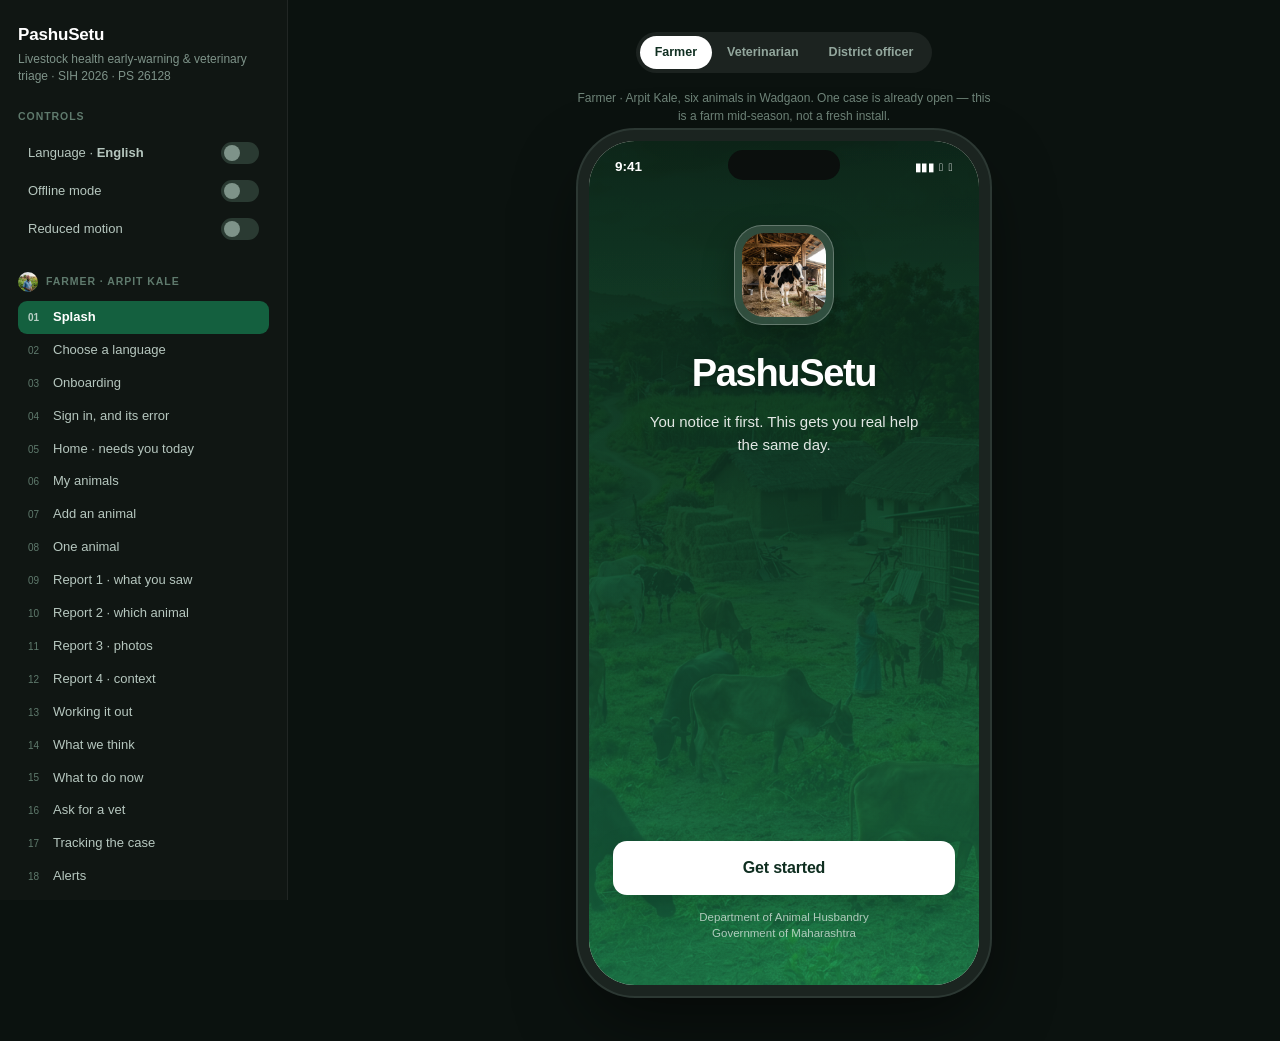
==== prototype/index.html @ 58abcb55 "Fix Vercel 500 crash, broken image paths, enable PWA, add animal feature and full i18n support" ====
<!doctype html>
<html lang="en">
<head>
<meta charset="utf-8">
<meta name="viewport" content="width=device-width,initial-scale=1,maximum-scale=1,user-scalable=no">
<meta name="theme-color" content="#12452E">
<meta name="mobile-web-app-capable" content="yes">
<meta name="apple-mobile-web-app-capable" content="yes">
<meta name="apple-mobile-web-app-status-bar-style" content="black-translucent">
<meta name="apple-mobile-web-app-title" content="PashuSetu">
<title>PashuSetu — Interactive Prototype</title>
<link rel="manifest" href="/manifest.webmanifest">
<link rel="icon" type="image/png" sizes="192x192" href="/icons/icon-192.png">
<link rel="apple-touch-icon" href="/icons/icon-192.png">
<link rel="stylesheet" href="styles.css?v=1787933871">
</head>
<body>
<div class="stage">

  <aside class="panel">
    <h1>PashuSetu</h1>
    <div class="sub">Livestock health early-warning &amp; veterinary triage · SIH 2026 · PS 26128</div>

    <div class="grp">
      <div class="grp-t">Controls</div>
      <button class="tog" id="tog-lang"><span>Language · <b id="langv">English</b></span><span class="sw"></span></button>
      <button class="tog" id="tog-off"><span>Offline mode</span><span class="sw"></span></button>
      <button class="tog" id="tog-rm"><span>Reduced motion</span><span class="sw"></span></button>
    </div>

    <div class="grp" id="nav-farmer">
      <div class="grp-t" style="display:flex;align-items:center;gap:8px"><img src="/images/farmer.png" style="width:20px;height:20px;border-radius:50%;object-fit:cover"> Farmer · Arpit Kale</div>
    </div>
    <div class="grp" id="nav-vet">
      <div class="grp-t" style="display:flex;align-items:center;gap:8px"><img src="/images/vet.png" style="width:20px;height:20px;border-radius:50%;object-fit:cover"> Veterinarian · Dr. Deshmukh</div>
    </div>
    <div class="grp" id="nav-officer">
      <div class="grp-t" style="display:flex;align-items:center;gap:8px"><img src="/images/officer.png" style="width:20px;height:20px;border-radius:50%;object-fit:cover"> District officer · Dr. Kulkarni</div>
    </div>
    <div class="grp" id="nav-states">
      <div class="grp-t">States &amp; edge cases</div>
    </div>
  </aside>

  <main class="devwrap">
    <div class="devhead">
      <div class="role">
        <button data-role="farmer" class="on">Farmer</button>
        <button data-role="vet">Veterinarian</button>
        <button data-role="officer">District officer</button>
      </div>
    </div>
    <div class="devnote" id="devnote">Tap through the app. Use the left panel to jump to any screen or toggle offline, language and reduced motion.</div>

    <div class="device" style="margin-top:16px">
      <div class="notch"></div>
      <div class="statusbar" id="sb">
        <span class="tabnum">9:41</span>
        <span class="sb-r"><span id="sb-net">▮▮▮</span><span>􀙇</span><span>􀛨</span></span>
      </div>
      <div class="viewport" id="vp"></div>
      <div class="scrim" id="scrim"></div>
      <div class="sheet" id="sheet"></div>
      <div class="pill" id="pill"></div>
      <div class="toast" id="toast"></div>
      <div class="interrupt" id="interrupt"></div>
    </div>
  </main>
</div>

<script src="data.js?v=1787933871"></script>
<script src="app.js?v=1787933871"></script>
<script>
if ('serviceWorker' in navigator) {
  window.addEventListener('load', function() {
    navigator.serviceWorker.register('/sw.js').then(function(reg) {
      console.log('PWA ServiceWorker registered:', reg.scope);
    }).catch(function(err) {
      console.log('PWA ServiceWorker registration failed:', err);
    });
  });
}
</script>
</body>
</html>
---- prototype/styles.css ----
/* ============================================================
   PashuSetu — Design System
   See ../docs/07-design-system.md
   ============================================================ */

:root{
  /* risk scale — desaturated one notch so it reads as information, not decoration */
  --risk-critical:#BE2C22; --risk-critical-bg:#FBEAE7; --risk-critical-ink:#8E1C15;
  --risk-high:#D2620F;     --risk-high-bg:#FAEDE1;     --risk-high-ink:#8A3F06;
  --risk-moderate:#DFA100; --risk-moderate-bg:#FAF1DA; --risk-moderate-ink:#7A5800;
  --risk-low:#2C7A45;      --risk-low-bg:#E7F2E9;      --risk-low-ink:#1F5B32;
  --risk-unknown:#8A867B;  --risk-unknown-bg:#F0EEE7;  --risk-unknown-ink:#5C594F;
  /* brand — one accent, used sparingly */
  --brand-900:#0F2E20; --brand-800:#12452E; --brand-700:#14603F; --brand-600:#1B7A4E;
  --brand-300:#8FC2A9; --brand-100:#E1EFE7; --brand-50:#F1F7F3;
  --accent-600:#B26B23; --accent-100:#F7EBDA;
  /* neutrals — warm paper, so white cards actually separate from the canvas */
  --ink-900:#191B17; --ink-800:#2A2D27; --ink-700:#3F423B; --ink-600:#66635A;
  --ink-400:#95917F; --line:#E5E0D5; --line-soft:#EFEBE2;
  --surface:#FFFFFF; --surface-2:#FAF8F3; --canvas:#F4F1E9;
  /* radius */
  --r-sm:12px; --r-md:16px; --r-lg:24px; --r-full:999px;
  /* elevation — three levels, used only for things genuinely above the page */
  --e1:0 1px 2px rgba(25,27,23,.04);
  --e2:0 6px 20px rgba(25,27,23,.09);
  --e3:0 16px 40px rgba(25,27,23,.18);
  /* motion */
  --m-instant:120ms; --m-quick:200ms; --m-flow:320ms;
  --ease:cubic-bezier(.2,0,0,1); --ease-flow:cubic-bezier(.32,.72,0,1);
}

*,*::before,*::after{box-sizing:border-box;margin:0;padding:0}
html{-webkit-text-size-adjust:100%}
body{
  font-family:-apple-system,BlinkMacSystemFont,"Segoe UI",Roboto,"Noto Sans Devanagari",sans-serif;
  background:#0B120F; color:var(--ink-900);
  font-size:16px; line-height:1.5; -webkit-font-smoothing:antialiased;
  -moz-osx-font-smoothing:grayscale; min-height:100vh;
}
/* type scale */
.t-display{font-size:52px;line-height:.98;font-weight:700;letter-spacing:-.04em}
.t-h1{font-size:30px;line-height:1.14;font-weight:700;letter-spacing:-.03em}
.t-h2{font-size:20px;line-height:1.3;font-weight:680;letter-spacing:-.018em}
.t-h3{font-size:16.5px;line-height:1.32;font-weight:650;letter-spacing:-.012em}
.over{font-size:11px;font-weight:700;letter-spacing:.10em;text-transform:uppercase;color:var(--ink-400)}
button{font:inherit;color:inherit;background:none;border:none;cursor:pointer;-webkit-tap-highlight-color:transparent}
input{font:inherit;color:inherit}
.tabnum{font-variant-numeric:tabular-nums}

/* ============================ STAGE ============================ */
.stage{display:flex;min-height:100vh;align-items:flex-start;gap:0}

/* -------- director panel -------- */
.panel{
  width:288px;flex:none;height:100vh;overflow-y:auto;position:sticky;top:0;
  background:#101613;border-right:1px solid rgba(255,255,255,.07);padding:22px 18px 40px;
}
.panel h1{font-size:17px;font-weight:700;color:#fff;letter-spacing:-.01em}
.panel .sub{font-size:12px;color:#7E9389;margin-top:3px;line-height:1.45}
.panel .grp{margin-top:24px}
.panel .grp-t{font-size:10.5px;font-weight:700;letter-spacing:.09em;text-transform:uppercase;color:#5F7A6D;margin-bottom:9px}
.jump{
  display:flex;align-items:center;gap:9px;width:100%;text-align:left;padding:8px 10px;border-radius:9px;
  font-size:13px;color:#B6C7BF;transition:background var(--m-instant),color var(--m-instant);line-height:1.3;
}
.jump:hover{background:rgba(255,255,255,.06);color:#fff}
.jump.on{background:var(--brand-700);color:#fff;font-weight:600}
.jump .n{font-size:10px;color:#5F7A6D;width:16px;flex:none;font-variant-numeric:tabular-nums}
.jump.on .n{color:rgba(255,255,255,.7)}

.tog{display:flex;align-items:center;justify-content:space-between;gap:8px;padding:8px 10px;border-radius:9px;width:100%;font-size:13px;color:#B6C7BF}
.tog:hover{background:rgba(255,255,255,.06)}
.sw{width:38px;height:22px;border-radius:99px;background:#2A3A32;position:relative;flex:none;transition:background var(--m-quick)}
.sw::after{content:"";position:absolute;top:3px;left:3px;width:16px;height:16px;border-radius:50%;background:#7E9389;transition:transform var(--m-quick) var(--ease),background var(--m-quick)}
.tog.on .sw{background:var(--brand-700)}
.tog.on .sw::after{transform:translateX(16px);background:#fff}

/* -------- device -------- */
.devwrap{flex:1;display:flex;flex-direction:column;align-items:center;padding:32px 24px 56px;min-height:100vh}
.devhead{display:flex;align-items:center;gap:10px;margin-bottom:16px;flex-wrap:wrap;justify-content:center}
.role{display:flex;background:rgba(255,255,255,.07);border-radius:var(--r-full);padding:4px}
.role button{padding:7px 15px;border-radius:var(--r-full);font-size:12.5px;font-weight:600;color:#93A79D;transition:all var(--m-quick) var(--ease)}
.role button.on{background:#fff;color:var(--brand-900)}
.devnote{font-size:12px;color:#6F8479;max-width:420px;text-align:center;line-height:1.5}

.device{
  width:390px;height:844px;background:var(--canvas);border-radius:46px;position:relative;overflow:hidden;
  box-shadow:0 0 0 11px #1B2420,0 0 0 13px #2C3833,0 30px 70px rgba(0,0,0,.55);
  flex:none;
}
.notch{position:absolute;top:9px;left:50%;transform:translateX(-50%);width:112px;height:30px;background:#0B0F0D;border-radius:99px;z-index:90}
.statusbar{position:absolute;top:0;left:0;right:0;height:52px;display:flex;align-items:center;justify-content:space-between;padding:0 26px;font-size:13.5px;font-weight:600;z-index:80;pointer-events:none;color:var(--ink-900)}
.statusbar.light{color:#fff}
.sb-r{display:flex;gap:5px;align-items:center;font-size:11px}

.viewport{position:absolute;inset:0;overflow:hidden}
.screen{
  position:absolute;inset:0;display:flex;flex-direction:column;background:var(--canvas);
  opacity:0;pointer-events:none;
}
.screen.active{opacity:1;pointer-events:auto;z-index:10}
.screen.in-f{animation:inF var(--m-flow) var(--ease-flow) both}
.screen.in-b{animation:inB var(--m-flow) var(--ease-flow) both}
@keyframes inF{from{opacity:0;transform:translateX(22px)}to{opacity:1;transform:none}}
@keyframes inB{from{opacity:0;transform:translateX(-22px)}to{opacity:1;transform:none}}

.body{flex:1;overflow-y:auto;overflow-x:hidden;padding-top:52px;-webkit-overflow-scrolling:touch;scrollbar-width:none}
.body::-webkit-scrollbar{display:none}
.body.nopad{padding-top:0}
.body.hasnav{padding-bottom:92px}
.pad{padding:0 18px}

/* ============================ CHROME ============================ */
.appbar{
  position:sticky;top:0;z-index:40;background:var(--canvas);padding:4px 18px 12px;
  display:flex;align-items:center;gap:12px;
}
.appbar::before{
  content:"";position:absolute;bottom:100%;left:-20px;right:-20px;height:70px;background:var(--canvas);pointer-events:none;
}
.appbar.solid{background:var(--surface);border-bottom:1px solid var(--line-soft)}
.appbar.solid::before{background:var(--surface)}
.appbar h2{font-size:21px;font-weight:700;letter-spacing:-.025em;flex:1}
.iconbtn{width:40px;height:40px;border-radius:var(--r-full);display:grid;place-items:center;flex:none;transition:background var(--m-instant)}
.iconbtn:hover{background:rgba(0,0,0,.05)}
.iconbtn:active{transform:scale(.92)}

.nav{
  position:absolute;bottom:0;left:0;right:0;height:88px;background:rgba(255,255,255,.92);
  backdrop-filter:blur(20px);border-top:1px solid var(--line-soft);
  display:flex;align-items:flex-start;padding:8px 6px 0;z-index:50;
}
.nav button{flex:1;display:flex;flex-direction:column;align-items:center;gap:3px;padding:6px 2px;color:var(--ink-400);transition:color var(--m-instant)}
.nav button .lbl{font-size:10.5px;font-weight:650;letter-spacing:-.005em}
.nav button.on{color:var(--brand-700)}
.nav button:active{transform:scale(.94)}
.nav .fab{flex:none;width:60px}
.fabbtn{
  width:56px;height:56px;border-radius:var(--r-full);background:var(--brand-700);color:#fff;
  display:grid;place-items:center;box-shadow:0 6px 18px rgba(20,96,63,.32);margin-top:-14px;
  transition:transform var(--m-quick) var(--ease-flow);
}
.fabbtn:active{transform:scale(.9)}
.navdot{position:absolute;top:4px;right:calc(50% - 18px);width:8px;height:8px;border-radius:50%;background:var(--risk-critical);border:2px solid #fff}

/* ============================ PRIMITIVES ============================ */
.card{background:var(--surface);border:1px solid var(--line);border-radius:var(--r-md);padding:16px}
.card.flat{border:1px solid var(--line)}
.card.raised{border-color:transparent;box-shadow:var(--e2)}
/* grouped inset section — the pattern Zocdoc / Places / Gentler Streak use.
   One container, hairline dividers, no per-row shadows. */
.group{background:var(--surface);border:1px solid var(--line);border-radius:var(--r-md);overflow:hidden}
.group>*+*{border-top:1px solid var(--line-soft)}
.grow-row{padding:14px 16px;display:flex;gap:12px;align-items:center;width:100%;text-align:left}
.sec-t{font-size:11px;font-weight:700;color:var(--ink-400);letter-spacing:.10em;text-transform:uppercase;
  margin:28px 0 11px;display:flex;align-items:flex-end;justify-content:space-between;gap:10px}
.sec-t .tiny,.sec-t .more{text-transform:none;letter-spacing:0;font-size:12px}
.sec-t .more{color:var(--brand-700);font-weight:650}

.btn{
  display:flex;align-items:center;justify-content:center;gap:8px;width:100%;height:54px;
  border-radius:14px;font-size:16px;font-weight:650;letter-spacing:-.012em;
  transition:transform var(--m-instant) var(--ease),opacity var(--m-instant),background var(--m-instant);
}
.btn:active{transform:scale(.978)}
.btn:disabled{opacity:.38;pointer-events:none}
.btn-p{background:var(--brand-700);color:#fff}
.btn-danger{background:var(--risk-critical);color:#fff}
.btn-s{background:var(--surface);color:var(--ink-900);border:1px solid var(--line)}
.btn-g{background:#EAE6DC;color:var(--ink-700)}
.btn-sm{height:42px;font-size:14px;border-radius:11px;width:auto;padding:0 16px}

.badge{
  display:inline-flex;align-items:center;gap:5px;padding:4px 9px;border-radius:var(--r-full);
  font-size:11.5px;font-weight:700;letter-spacing:.01em;line-height:1.3;white-space:nowrap;
}
.badge .gl{font-size:9px;line-height:1}
.b-critical{background:var(--risk-critical-bg);color:var(--risk-critical-ink)}
.b-high{background:var(--risk-high-bg);color:var(--risk-high-ink)}
.b-moderate{background:var(--risk-moderate-bg);color:var(--risk-moderate-ink)}
.b-low{background:var(--risk-low-bg);color:var(--risk-low-ink)}
.b-unknown{background:var(--risk-unknown-bg);color:var(--risk-unknown-ink)}
.b-info{background:#E9EFF9;color:#1B4E93}
.b-accent{background:var(--accent-100);color:#875014}

.chips{display:flex;gap:8px;overflow-x:auto;padding:2px 18px 2px;margin:0;scrollbar-width:none}
.chips::-webkit-scrollbar{display:none}
.chip{
  padding:8px 14px;border-radius:var(--r-full);background:var(--surface);border:1px solid var(--line);
  font-size:13.5px;font-weight:600;color:var(--ink-600);white-space:nowrap;flex:none;
  transition:all var(--m-instant) var(--ease);
}
.chip.on{background:var(--ink-900);border-color:var(--ink-900);color:#fff}
.chip:active{transform:scale(.95)}

.row{display:flex;align-items:center;gap:12px}
.grow{flex:1;min-width:0}
.trunc{overflow:hidden;text-overflow:ellipsis;white-space:nowrap}
.muted{color:var(--ink-600);font-size:13.5px}
.tiny{color:var(--ink-400);font-size:12px}
.divider{height:1px;background:var(--line-soft);margin:12px 0}

.avatar{width:52px;height:52px;border-radius:14px;object-fit:cover;flex:none;background:var(--surface-2)}
.avatar.sm{width:40px;height:40px;border-radius:11px}
.avatar.lg{width:64px;height:64px;border-radius:18px}
.ph{display:grid;place-items:center;font-size:22px;background:var(--brand-100)}

/* ============================ HOME ============================ */
.greet{padding:6px 18px 4px}
.greet .hi{font-size:13.5px;color:var(--ink-600)}
.greet .nm{font-size:30px;font-weight:700;letter-spacing:-.032em;margin-top:2px;line-height:1.1}
.greet .loc{font-size:12.5px;color:var(--ink-400);margin-top:3px;display:flex;align-items:center;gap:4px}

.attn{
  background:var(--surface);border:1px solid var(--line);border-radius:var(--r-md);overflow:hidden;
  border-left:3px solid var(--risk-critical);
}
.attn+.attn{margin-top:10px}
.attn.high{border-left-color:var(--risk-high)}
.attn.moderate{border-left-color:var(--risk-moderate)}
.attn.due{border-left-color:var(--accent-600)}
.attn-in{padding:14px;display:flex;gap:12px;align-items:flex-start}
.attn-t{font-size:16.5px;font-weight:680;letter-spacing:-.018em;line-height:1.28}
.attn-d{font-size:13px;color:var(--ink-600);margin-top:4px;line-height:1.45}
.attn-a{display:flex;gap:8px;padding:0 14px 14px}

.allclear{
  background:var(--surface);border:1px solid var(--line);
  border-radius:var(--r-md);padding:22px 18px;text-align:center;
}
.allclear .ic{font-size:30px}
.allclear .t{font-size:16.5px;font-weight:650;margin-top:8px}
.allclear .d{font-size:13.5px;color:var(--ink-600);margin-top:4px;line-height:1.5}

.qa{display:grid;grid-template-columns:repeat(4,1fr);gap:8px}
.qa button{
  background:var(--surface);border:1px solid var(--line);border-radius:14px;padding:14px 4px 11px;
  display:flex;flex-direction:column;align-items:center;gap:8px;transition:all var(--m-instant) var(--ease);
}
.qa button:active{transform:scale(.95);background:var(--surface-2)}
.qa .ic{font-size:21px;line-height:1}
.qa .lb{font-size:11px;font-weight:650;color:var(--ink-700);text-align:center;line-height:1.2;letter-spacing:-.01em}

.trend{display:flex;align-items:center;gap:14px}
.trend .big{font-size:38px;font-weight:700;letter-spacing:-.038em;line-height:1}
.delta{display:inline-flex;align-items:center;gap:2px;font-size:13.5px;font-weight:700;letter-spacing:-.01em}
.delta.up{color:var(--risk-low)}
.delta.down{color:var(--risk-high)}

.nearby{background:var(--accent-100);border:1px solid #EEDCC3;border-radius:var(--r-md);padding:14px}

/* ============================ HERD ============================ */
.search{
  display:flex;align-items:center;gap:9px;background:var(--surface);border:1px solid var(--line);
  border-radius:14px;padding:0 14px;height:48px;
}
.search input{border:none;outline:none;flex:1;background:none;font-size:15px}
.search input::placeholder{color:var(--ink-400)}

.alist{display:flex;flex-direction:column;gap:8px}
.aitem{background:var(--surface);border:1px solid var(--line);border-radius:var(--r-md);padding:11px;display:flex;gap:11px;align-items:center;transition:all var(--m-instant) var(--ease);text-align:left;width:100%}
.aitem:active{transform:scale(.985)}
.aitem .nm{font-size:16px;font-weight:660;letter-spacing:-.016em}
.aitem .meta{font-size:12.5px;color:var(--ink-600);margin-top:2px}
.aitem .tag{font-size:10.5px;color:var(--ink-400);margin-top:3px;font-variant-numeric:tabular-nums}

/* ============================ ANIMAL ============================ */
.hero-img{width:100%;height:210px;object-fit:cover;background:var(--brand-100)}
.hero-ov{position:absolute;top:0;left:0;right:0;height:210px;background:linear-gradient(180deg,rgba(0,0,0,.42) 0%,rgba(0,0,0,0) 42%)}
.tabs{display:flex;gap:0;border-bottom:1px solid var(--line);background:var(--surface);position:sticky;top:0;z-index:20}
.tabs button{flex:1;padding:13px 4px 11px;font-size:14px;font-weight:650;color:var(--ink-400);position:relative;transition:color var(--m-quick)}
.tabs button.on{color:var(--brand-700)}
.tabs .ink{position:absolute;bottom:-1px;height:2.5px;background:var(--brand-700);border-radius:2px;transition:all var(--m-flow) var(--ease-flow)}

.tl{position:relative;padding-left:26px}
.tl::before{content:"";position:absolute;left:7px;top:8px;bottom:10px;width:2px;background:var(--line)}
.tl-i{position:relative;padding-bottom:20px}
.tl-i::before{content:"";position:absolute;left:-23px;top:5px;width:12px;height:12px;border-radius:50%;background:var(--surface);border:2.5px solid var(--brand-300)}
.tl-i.crit::before{border-color:var(--risk-critical);background:var(--risk-critical)}
.tl-i .d{font-size:11.5px;color:var(--ink-400);font-weight:600}
.tl-i .t{font-size:14.5px;font-weight:650;margin-top:2px}
.tl-i .s{font-size:13px;color:var(--ink-600);margin-top:3px;line-height:1.45}

/* ============================ REPORT FLOW ============================ */
.prog{height:3px;background:var(--line-soft);border-radius:2px;overflow:hidden;margin:0 18px}
.prog i{display:block;height:100%;background:var(--brand-700);border-radius:2px;transition:width var(--m-flow) var(--ease-flow)}
.stepn{font-size:11px;font-weight:700;color:var(--ink-400);letter-spacing:.10em}
.q{font-size:27px;font-weight:700;letter-spacing:-.032em;line-height:1.18;margin-top:16px}
.qsub{font-size:14px;color:var(--ink-600);margin-top:7px;line-height:1.5}

.tiles{display:grid;grid-template-columns:repeat(3,1fr);gap:9px;margin-top:18px}
.tile{
  background:var(--surface);border:1px solid var(--line);border-radius:14px;
  padding:13px 6px 11px;display:flex;flex-direction:column;align-items:center;gap:7px;min-height:96px;
  justify-content:center;transition:all var(--m-instant) var(--ease);position:relative;
}
.tile .ic{font-size:24px;line-height:1}
.tile .lb{font-size:12px;font-weight:650;text-align:center;line-height:1.25;color:var(--ink-700)}
.tile.on{border-color:var(--brand-700);border-width:1.5px;background:var(--brand-50);box-shadow:0 0 0 3px rgba(20,96,63,.08)}
.tile.on .lb{color:var(--brand-700)}
.tile:active{transform:scale(.955)}
.tile .tick{position:absolute;top:6px;right:6px;width:17px;height:17px;border-radius:50%;background:var(--brand-700);color:#fff;display:grid;place-items:center;font-size:10px;animation:pop var(--m-quick) var(--ease-flow)}
@keyframes pop{from{transform:scale(0)}to{transform:scale(1)}}

.voice{
  display:flex;align-items:center;gap:12px;background:var(--surface);border:1px solid var(--line);
  border-radius:14px;padding:12px 14px;width:100%;margin-top:14px;transition:all var(--m-quick) var(--ease);
}
.voice:active{transform:scale(.985);background:var(--surface-2)}
.voice .mic{width:40px;height:40px;border-radius:12px;background:var(--brand-100);color:var(--brand-700);display:grid;place-items:center;font-size:17px;flex:none}
.voice .t{font-size:15px;font-weight:660;text-align:left;letter-spacing:-.012em}
.voice .s{font-size:12px;color:var(--ink-600);text-align:left;margin-top:1px}
.voice.rec{border-color:var(--risk-critical);background:var(--risk-critical-bg)}
.voice.rec .mic{background:var(--risk-critical);color:#fff;animation:mic 1.1s ease-in-out infinite}
@keyframes mic{0%,100%{box-shadow:0 0 0 0 rgba(198,40,40,.4)}50%{box-shadow:0 0 0 10px rgba(198,40,40,0)}}
.wave{display:flex;align-items:center;gap:2.5px;height:22px}
.wave i{width:2.5px;background:var(--risk-critical);border-radius:2px;animation:wv .85s ease-in-out infinite}
@keyframes wv{0%,100%{height:5px}50%{height:20px}}

.pick{display:flex;flex-direction:column;gap:8px;margin-top:16px}
.pk{
  display:flex;align-items:center;gap:11px;background:var(--surface);border:1px solid var(--line);
  border-radius:var(--r-sm);padding:10px;transition:all var(--m-instant) var(--ease);text-align:left;
}
.pk.on{border-color:var(--brand-600);background:var(--brand-50)}
.pk .box{width:22px;height:22px;border-radius:7px;border:2px solid var(--line);flex:none;display:grid;place-items:center;font-size:11px;color:#fff;transition:all var(--m-instant)}
.pk.on .box{background:var(--brand-700);border-color:var(--brand-700)}

.stepper{display:flex;align-items:center;justify-content:space-between;background:var(--surface);border:1px solid var(--line);border-radius:14px;padding:10px 12px;margin-top:9px}
.stepper.warn{border-color:var(--risk-critical);background:#FFF6F6}
.stepper .lb{font-size:14.5px;font-weight:600}
.stbtn{width:38px;height:38px;border-radius:11px;background:#EFEBE1;display:grid;place-items:center;font-size:19px;font-weight:600;color:var(--ink-700)}
.stbtn:active{transform:scale(.9)}
.stbtn:disabled{opacity:.35}
.stval{width:44px;text-align:center;font-size:20px;font-weight:700;font-variant-numeric:tabular-nums}

.segs{display:flex;gap:7px;flex-wrap:wrap;margin-top:9px}
.seg{padding:9px 15px;border-radius:var(--r-full);border:1px solid var(--line);background:var(--surface);font-size:13.5px;font-weight:600;color:var(--ink-600);transition:all var(--m-instant)}
.seg.on{background:var(--brand-700);border-color:var(--brand-700);color:#fff}
.seg:active{transform:scale(.95)}

.photos{display:grid;grid-template-columns:1fr 1fr;gap:9px;margin-top:16px}
.pslot{
  aspect-ratio:4/3;border-radius:14px;border:1.5px dashed var(--line);background:var(--surface);
  display:flex;flex-direction:column;align-items:center;justify-content:center;gap:6px;color:var(--ink-400);
  font-size:12.5px;font-weight:600;overflow:hidden;position:relative;transition:all var(--m-quick)
}
.pslot.filled{border-style:solid;border-color:var(--brand-300)}
.pslot img{width:100%;height:100%;object-fit:cover}
.pslot .rm{position:absolute;top:6px;right:6px;width:24px;height:24px;border-radius:50%;background:rgba(0,0,0,.6);color:#fff;display:grid;place-items:center;font-size:12px}
.pslot .up{position:absolute;inset:auto 0 0 0;height:3px;background:rgba(255,255,255,.5)}
.pslot .up i{display:block;height:100%;background:var(--brand-600);animation:upl 1.4s var(--ease-flow) forwards}
@keyframes upl{from{width:0}to{width:100%}}
.guide{background:var(--surface-2);border:1px solid var(--line-soft);border-radius:var(--r-sm);padding:12px 14px;margin-top:12px;font-size:13.5px;color:var(--ink-700);line-height:1.55}

.footer{padding:12px 18px calc(12px + env(safe-area-inset-bottom));background:var(--canvas);border-top:1px solid var(--line-soft)}
.footer.solid{background:var(--surface)}

/* ============================ ASSESSING ============================ */
.assessing{flex:1;display:flex;flex-direction:column;align-items:center;justify-content:center;padding:0 34px;text-align:center}
.orb{width:78px;height:78px;border-radius:50%;background:conic-gradient(from 0deg,var(--brand-600),var(--brand-300),var(--brand-100),var(--brand-600));animation:spin 1.5s linear infinite;display:grid;place-items:center;position:relative}
.orb::after{content:"";position:absolute;inset:7px;border-radius:50%;background:var(--canvas)}
.orb .gl{position:relative;z-index:2;font-size:26px}
@keyframes spin{to{transform:rotate(360deg)}}
.reasons{margin-top:30px;display:flex;flex-direction:column;gap:11px;width:100%}
.rline{display:flex;align-items:center;gap:9px;font-size:14px;color:var(--ink-600);opacity:0;transform:translateY(6px);text-align:left}
.rline.show{animation:rIn 380ms var(--ease) forwards}
@keyframes rIn{to{opacity:1;transform:none}}
.rline .tk{width:19px;height:19px;border-radius:50%;background:var(--brand-100);color:var(--brand-700);display:grid;place-items:center;font-size:10px;flex:none}

/* ============================ ASSESSMENT ============================ */
.verdict{background:var(--surface);border:1px solid var(--line);border-radius:var(--r-lg);overflow:hidden}
.verdict-top{padding:16px 18px 20px;text-align:center;position:relative}
.verdict-top.critical{background:linear-gradient(165deg,#FBEAE7,#fff 62%)}
.verdict-top.high{background:linear-gradient(165deg,#FBEFE3,#fff 62%)}
.verdict-top.moderate{background:linear-gradient(165deg,#FAF1DA,#fff 62%)}
.verdict-top.low{background:linear-gradient(165deg,#E7F2E9,#fff 62%)}
.gauge{position:relative;width:138px;height:138px;margin:0 auto}
.gauge svg{transform:rotate(-90deg)}
.gauge .val{position:absolute;inset:0;display:flex;flex-direction:column;align-items:center;justify-content:center}
.gauge .num{font-size:42px;font-weight:700;letter-spacing:-.038em;line-height:1;font-variant-numeric:tabular-nums}
.gauge .of{font-size:11px;color:var(--ink-400);font-weight:600;margin-top:2px}
.arc{transition:stroke-dashoffset 900ms var(--ease-flow)}

.act-now{background:var(--brand-900);color:#fff;border-radius:var(--r-md);padding:16px;margin-top:14px}
.act-now .k{font-size:11px;font-weight:700;letter-spacing:.09em;text-transform:uppercase;color:var(--brand-300)}
.act-now .t{font-size:21px;font-weight:700;letter-spacing:-.028em;margin-top:7px;line-height:1.22}
.act-now .d{font-size:13.5px;color:rgba(255,255,255,.78);margin-top:6px;line-height:1.5}

.acc{background:var(--surface);border:1px solid var(--line);border-radius:var(--r-md);overflow:hidden;margin-top:10px}
.acc-h{display:flex;align-items:center;gap:10px;padding:15px 16px;width:100%;text-align:left}
.acc-h .t{font-size:14.5px;font-weight:650;flex:1}
.acc-h .cv{transition:transform var(--m-quick) var(--ease)}
.acc.open .acc-h .cv{transform:rotate(180deg)}
.acc-b{max-height:0;overflow:hidden;transition:max-height var(--m-flow) var(--ease-flow)}
.acc.open .acc-b{max-height:520px}
.acc-in{padding:0 16px 16px}
.ev{display:flex;gap:10px;padding:9px 0;border-top:1px solid var(--line-soft)}
.ev .dot{width:7px;height:7px;border-radius:50%;margin-top:6px;flex:none}
.ev .t{font-size:13.5px;font-weight:600;line-height:1.35}
.ev .w{font-size:11.5px;color:var(--ink-400);margin-top:2px}

.conf{display:flex;align-items:center;gap:11px;background:var(--surface-2);border:1px solid var(--line-soft);border-radius:var(--r-sm);padding:12px 14px;margin-top:10px}
.confbar{flex:1;height:6px;background:#E4E0D6;border-radius:3px;overflow:hidden}
.confbar i{display:block;height:100%;background:var(--brand-700);border-radius:3px;transition:width 700ms var(--ease-flow)}

.disclaim{display:flex;gap:10px;background:var(--risk-moderate-bg);border:1px solid #EFDFB4;border-radius:var(--r-sm);padding:12px 14px;margin-top:10px}
.disclaim .tx{font-size:13px;color:var(--risk-moderate-ink);line-height:1.55}

.wrongbtn{width:100%;padding:13px;text-align:center;font-size:13.5px;font-weight:650;color:var(--ink-600);border:1px solid var(--line);border-radius:var(--r-sm);background:var(--surface);margin-top:10px}

/* ============================ ACTION PLAN ============================ */
.plan{display:flex;flex-direction:column;gap:9px}
.pstep{background:var(--surface);border:1px solid var(--line);border-radius:var(--r-md);padding:14px;display:flex;gap:12px;align-items:flex-start;text-align:left;width:100%;transition:all var(--m-quick) var(--ease)}
.pstep .n{width:28px;height:28px;border-radius:50%;background:#EFEBE1;color:var(--ink-600);display:grid;place-items:center;font-size:13px;font-weight:700;flex:none;transition:all var(--m-quick) var(--ease)}
.pstep .t{font-size:15px;font-weight:650;line-height:1.3;transition:all var(--m-quick)}
.pstep .d{font-size:13px;color:var(--ink-600);margin-top:4px;line-height:1.5}
.pstep.done{background:var(--surface-2)}
.pstep.done .n{background:var(--brand-700);color:#fff}
.pstep.done .t{color:var(--ink-400);text-decoration:line-through}
.planbar{display:flex;align-items:center;gap:10px;margin-bottom:12px}
.planbar .bar{flex:1;height:6px;background:#E4E0D6;border-radius:3px;overflow:hidden}
.planbar .bar i{display:block;height:100%;background:var(--brand-700);transition:width var(--m-flow) var(--ease-flow)}

/* ============================ ALERTS / CASES ============================ */
.alert{background:var(--surface);border:1px solid var(--line);border-radius:var(--r-md);padding:14px;display:flex;gap:12px;text-align:left;width:100%;position:relative}
.alert.unread::after{content:"";position:absolute;top:14px;right:14px;width:8px;height:8px;border-radius:50%;background:var(--brand-700)}
.alert .ai{width:38px;height:38px;border-radius:11px;display:grid;place-items:center;font-size:17px;flex:none}
.alert .t{font-size:14.5px;font-weight:650;line-height:1.35;padding-right:14px}
.alert .d{font-size:13px;color:var(--ink-600);margin-top:4px;line-height:1.45}
.alert .m{font-size:11.5px;color:var(--ink-400);margin-top:7px}

.track{display:flex;flex-direction:column;gap:0;margin-top:4px}
.tstep{display:flex;gap:12px;padding-bottom:16px;position:relative}
.tstep:not(:last-child)::before{content:"";position:absolute;left:11px;top:24px;bottom:0;width:2px;background:var(--line)}
.tstep.done:not(:last-child)::before{background:var(--brand-300)}
.tdot{width:24px;height:24px;border-radius:50%;background:var(--surface);border:2px solid var(--line);flex:none;display:grid;place-items:center;font-size:11px;z-index:2}
.tstep.done .tdot{background:var(--brand-600);border-color:var(--brand-600);color:#fff}
.tstep.now .tdot{border-color:var(--brand-600);animation:np 1.6s ease-in-out infinite}
@keyframes np{0%,100%{box-shadow:0 0 0 0 rgba(31,122,77,.35)}50%{box-shadow:0 0 0 7px rgba(31,122,77,0)}}
.tstep .t{font-size:14.5px;font-weight:650}
.tstep .s{font-size:12.5px;color:var(--ink-600);margin-top:2px}

/* ============================ VET ============================ */
.vhead{background:var(--brand-900);color:#fff;padding:56px 18px 18px;margin-bottom:-14px}
.vhead .nm{font-size:26px;font-weight:700;letter-spacing:-.03em}
.vhead .sb{font-size:13px;color:var(--brand-300);margin-top:3px}
.vstats{display:grid;grid-template-columns:repeat(3,1fr);gap:9px;margin-top:16px}
.vstat{background:rgba(255,255,255,.09);border-radius:var(--r-sm);padding:11px 12px}
.vstat .n{font-size:26px;font-weight:700;letter-spacing:-.03em;line-height:1}
.vstat .l{font-size:11px;color:var(--brand-300);margin-top:4px;font-weight:600}

.qitem{background:var(--surface);border:1px solid var(--line);border-radius:var(--r-md);overflow:hidden;text-align:left;width:100%;display:block;transition:all var(--m-instant) var(--ease)}
.qitem:active{transform:scale(.99)}
.qitem{border-left-width:3px;border-left-style:solid}
.qitem-in{padding:13px 14px;display:flex;gap:12px}
.qitem .id{font-size:11px;font-weight:700;color:var(--ink-400);letter-spacing:.04em}
.qitem .t{font-size:15.5px;font-weight:660;margin-top:4px;line-height:1.28;letter-spacing:-.014em}
.qitem .m{font-size:12.5px;color:var(--ink-600);margin-top:6px;display:flex;gap:6px 12px;flex-wrap:wrap;align-items:center}
.qitem .m span{display:inline-flex;align-items:center;gap:4px;white-space:nowrap}
.qitem .thumb{width:58px;height:58px;border-radius:11px;object-fit:cover;flex:none;background:var(--line-soft)}

.ctx{background:#EDF2FA;border:1px solid #D8E3F3;border-radius:var(--r-sm);padding:13px 14px;margin-top:10px}
.ctx .t{font-size:13.5px;font-weight:700;color:#1B4E93}
.ctx .d{font-size:13px;color:#33507F;margin-top:4px;line-height:1.5}

.actgrid{display:grid;grid-template-columns:1fr 1fr;gap:9px}

/* ============================ MAP ============================ */
.map{position:relative;height:396px;background:#E9E5DA;overflow:hidden}
.map svg{position:absolute;inset:0;width:100%;height:100%}
.zone{cursor:pointer;transition:opacity var(--m-quick)}
.zone circle.pulse{animation:zp 2.6s ease-out infinite}
@keyframes zp{0%{r:8;opacity:.55}100%{r:44;opacity:0}}
.legend{position:absolute;right:14px;bottom:14px;background:rgba(255,255,255,.95);border-radius:var(--r-sm);padding:10px 12px;box-shadow:var(--e2);font-size:11.5px}
.legend .lr{display:flex;align-items:center;gap:7px;padding:2.5px 0}
.legend .sw2{width:16px;height:9px;border-radius:3px}
.fresh{position:absolute;top:60px;left:50%;transform:translateX(-50%);background:rgba(20,24,28,.82);color:#fff;padding:6px 13px;border-radius:var(--r-full);font-size:11.5px;font-weight:600;backdrop-filter:blur(6px);white-space:nowrap}
.zrail{display:flex;gap:9px;overflow-x:auto;padding:12px 18px;margin:0;scrollbar-width:none}
.zrail::-webkit-scrollbar{display:none}
.zcard{flex:none;width:252px;background:var(--surface);border:1px solid var(--line);border-radius:var(--r-md);box-shadow:var(--e2);padding:14px;text-align:left;transition:transform var(--m-instant) var(--ease)}
.zcard:active{transform:scale(.98)}
.zcard .t{font-size:15px;font-weight:700;letter-spacing:-.01em}
.zstats{display:flex;gap:14px;margin-top:9px}
.zstats div .n{font-size:17px;font-weight:700;line-height:1}
.zstats div .l{font-size:10.5px;color:var(--ink-400);margin-top:2px;font-weight:600}

/* ============================ OFFICER ============================ */
.ohead{background:linear-gradient(155deg,#143D2B,#1B5138);color:#fff;padding:56px 18px 20px}
.kpis{display:grid;grid-template-columns:repeat(3,1fr);gap:9px;margin-top:16px}
.kpi{background:rgba(255,255,255,.1);border-radius:var(--r-sm);padding:12px}
.kpi .n{font-size:27px;font-weight:700;letter-spacing:-.032em;line-height:1}
.kpi .l{font-size:10.5px;color:var(--brand-300);margin-top:5px;font-weight:600;line-height:1.3}
.spark{width:100%;height:38px;margin-top:6px}
.cluster{background:var(--surface);border:1px solid var(--line);border-radius:var(--r-md);padding:14px;text-align:left;width:100%;border-left:3px solid var(--risk-high)}
.cluster.critical{border-left-color:var(--risk-critical)}
.lead{background:var(--risk-low-bg);border:1px solid #D5E7D9;border-radius:var(--r-sm);padding:13px 14px;margin-top:10px}
.lead .n{font-size:22px;font-weight:700;color:var(--risk-low);letter-spacing:-.02em}
.lead .l{font-size:13px;color:var(--risk-low-ink);margin-top:3px;line-height:1.45}

/* ============================ STATES ============================ */
.skel{background:linear-gradient(90deg,#E9E5DA 25%,#F3F0E8 50%,#E9E5DA 75%);background-size:220% 100%;animation:sh 1.4s linear infinite;border-radius:8px}
@keyframes sh{from{background-position:220% 0}to{background-position:-220% 0}}
.sk-card{background:var(--surface);border:1px solid var(--line);border-radius:var(--r-md);padding:14px;display:flex;gap:12px;align-items:center}

.empty{text-align:center;padding:44px 26px}
.empty .ic{width:76px;height:76px;border-radius:24px;background:var(--surface);border:1px solid var(--line);display:grid;place-items:center;font-size:32px;margin:0 auto 16px}
.empty .t{font-size:20px;font-weight:700;letter-spacing:-.025em}
.empty .d{font-size:14px;color:var(--ink-600);margin-top:7px;line-height:1.55}
.empty .btn{margin-top:20px}

.errbox{display:flex;gap:10px;background:var(--risk-critical-bg);border:1px solid #F2CFC9;border-radius:var(--r-sm);padding:12px 13px}
.errbox .tx{font-size:13.5px;color:var(--risk-critical-ink);line-height:1.5}
.inperr{font-size:12.5px;color:var(--risk-critical);margin-top:6px;display:flex;align-items:center;gap:5px;animation:shk 320ms}
@keyframes shk{0%,100%{transform:translateX(0)}25%{transform:translateX(-4px)}75%{transform:translateX(4px)}}

.field{margin-top:14px}
.field label{font-size:13px;font-weight:650;color:var(--ink-700);display:block;margin-bottom:6px}
.inp{width:100%;height:52px;border:1px solid var(--line);border-radius:14px;padding:0 14px;background:var(--surface);outline:none;font-size:16px;transition:border-color var(--m-instant)}
.inp:focus{border-color:var(--brand-700);box-shadow:0 0 0 3px rgba(20,96,63,.09)}
.inp.bad{border-color:var(--risk-critical)}

/* sync pill */
.pill{
  position:absolute;left:50%;bottom:104px;transform:translateX(-50%) translateY(70px);z-index:70;
  background:rgba(20,24,28,.92);color:#fff;border-radius:var(--r-full);padding:10px 16px;
  display:flex;align-items:center;gap:9px;font-size:13px;font-weight:600;backdrop-filter:blur(10px);
  box-shadow:var(--e3);opacity:0;transition:all var(--m-flow) var(--ease-flow);white-space:nowrap;max-width:340px;
}
.pill.show{transform:translateX(-50%) translateY(0);opacity:1}
.pill .sp{width:15px;height:15px;border:2px solid rgba(255,255,255,.3);border-top-color:#fff;border-radius:50%;animation:spin .8s linear infinite;flex:none}
.pill .rt{color:var(--brand-300);font-weight:700;text-decoration:underline}

.offbar{
  margin-bottom:2px;
  background:#3A4249;color:#fff;font-size:12.5px;font-weight:600;padding:9px 18px;
  display:flex;align-items:center;gap:8px;position:relative;z-index:45;
}
.offbar .cnt{margin-left:auto;background:rgba(255,255,255,.16);padding:2px 8px;border-radius:var(--r-full);font-size:11px}

.pendrow{display:flex;align-items:center;gap:10px;padding:11px 0;border-bottom:1px solid var(--line-soft)}
.pendrow .st{font-size:11.5px;font-weight:700}
.pendrow.fail .st{color:var(--risk-critical)}
.pendrow.ok .st{color:var(--risk-low)}
.pendrow.wait .st{color:var(--ink-400)}

/* sheet */
.scrim{position:absolute;inset:0;background:rgba(10,14,12,.5);z-index:95;opacity:0;pointer-events:none;transition:opacity var(--m-quick)}
.scrim.show{opacity:1;pointer-events:auto}
.sheet{
  position:absolute;left:0;right:0;bottom:0;z-index:96;background:var(--surface);
  border-radius:var(--r-lg) var(--r-lg) 0 0;padding:8px 18px calc(22px + env(safe-area-inset-bottom));
  transform:translateY(100%);transition:transform var(--m-flow) var(--ease-flow);max-height:78%;overflow-y:auto;
}
.sheet.show{transform:none}
.grab{width:38px;height:4px;background:var(--line);border-radius:2px;margin:6px auto 14px}
.sheet h3{font-size:19px;font-weight:700;letter-spacing:-.02em}

.toast{
  position:absolute;left:18px;right:18px;bottom:100px;z-index:97;background:var(--brand-900);color:#fff;
  border-radius:var(--r-sm);padding:13px 15px;font-size:14px;font-weight:600;display:flex;align-items:center;gap:10px;
  box-shadow:var(--e3);transform:translateY(16px);opacity:0;pointer-events:none;transition:all var(--m-quick) var(--ease-flow);
}
.toast.show{transform:none;opacity:1}

/* critical interrupt */
.interrupt{
  position:absolute;inset:0;z-index:98;background:#BE2222;color:#fff;
  display:flex;flex-direction:column;justify-content:center;padding:0 30px;text-align:center;
  opacity:0;pointer-events:none;transition:opacity var(--m-quick);
}
.interrupt.show{opacity:1;pointer-events:auto}
.interrupt .ic{font-size:52px;animation:pulse2 900ms var(--ease) 2}
@keyframes pulse2{0%,100%{transform:scale(1)}50%{transform:scale(1.16)}}
.interrupt h3{font-size:27px;font-weight:700;letter-spacing:-.02em;margin-top:18px;line-height:1.2}
.interrupt p{font-size:15px;margin-top:12px;line-height:1.55;color:rgba(255,255,255,.9)}

/* Devanagari optical compensation — Marathi renders ~15% smaller than Latin
   at the same point size, so labels and micro-copy get a step up. */
.lang-mr .tile .lb{font-size:13px}
.lang-mr .nav button .lbl{font-size:11.5px}
.lang-mr .qa .lb{font-size:12px}
.lang-mr .muted{font-size:14.5px}
.lang-mr .tiny{font-size:13px}
.lang-mr .chip,.lang-mr .seg{font-size:14.5px}
.lang-mr .over,.lang-mr .sec-t{font-size:12px;letter-spacing:.04em}

/* reduced motion */
.rm *,.rm *::before,.rm *::after{
  animation-duration:1ms!important;animation-iteration-count:1!important;
  transition-duration:120ms!important;
}
.rm .screen.in-f,.rm .screen.in-b{animation:fadeOnly 120ms both}
@keyframes fadeOnly{from{opacity:0}to{opacity:1}}

@media (max-width:1120px){
  .panel{display:none}
  .devwrap{padding:20px 12px 40px}
}
@media (max-height:900px){
  .device{transform-origin:top center}
}


/* ============================================================
   Additions for the drawn icon set and the unified top bar
   ============================================================ */
.barpad{width:40px;flex:none}
.appbar .iconbtn{color:var(--ink-700)}
.appbar h2{min-width:0;overflow:hidden;text-overflow:ellipsis;white-space:nowrap}

.spin{width:17px;height:17px;border:2px solid rgba(255,255,255,.35);border-top-color:#fff;
  border-radius:50%;display:inline-block;animation:spin .8s linear infinite}
.pbar{height:6px;background:#E4E0D6;border-radius:4px;overflow:hidden}
.pbar i{display:block;height:100%;border-radius:4px;transition:width var(--m-flow) var(--ease-flow)}
.sheetup{background:var(--canvas);border-radius:22px 22px 0 0;margin-top:-16px;
  padding-top:18px;min-height:470px;position:relative;z-index:2}

/* icons sit optically centred wherever they are used */
.qa .ic{color:var(--brand-700);height:24px;display:grid;place-items:center}
.tile .ic{color:var(--ink-700);height:32px;display:grid;place-items:center}
.tile .ic svg{width:32px;height:32px}
.tile.on .ic{color:var(--brand-700)}
.tile .tick{display:grid;place-items:center}
.tile .tick svg{width:10px;height:10px}
.alert .ai{color:var(--ink-700)}
.alert .ai svg{width:20px;height:20px}
.empty .ic{color:var(--brand-700)}
.empty .ic svg{width:32px;height:32px}
.allclear .ic{color:var(--risk-low);display:grid;place-items:center;height:34px}
.allclear .ic svg{width:30px;height:30px}
.orb .gl{color:var(--brand-700);display:grid;place-items:center}
.orb .gl svg{width:26px;height:26px}
.avatar.ph{display:grid;place-items:center}
.avatar.ph svg{width:24px;height:24px}
.avatar.lg.ph svg{width:28px;height:28px}
.avatar.sm.ph svg{width:19px;height:19px}
.badge .gl{display:inline-flex;align-items:center;line-height:0}
.search svg{color:var(--ink-400);flex:none}
.voice .mic svg{width:19px;height:19px}
.pslot svg{color:var(--ink-400)}
.pslot .rm{display:grid;place-items:center}
.pslot .rm svg{width:12px;height:12px}
.nearby svg{flex:none}
.qitem .m svg{flex:none;opacity:.65}
.lead .row>span:first-child{flex:none;margin-top:2px}
.pstep .n svg{width:12px;height:12px}
.tstep .tdot svg{width:11px;height:11px}
.tdot{display:grid;place-items:center}
.rline .tk{display:grid;place-items:center}
.rline .tk svg{width:9px;height:9px}
.pendrow .st{white-space:nowrap}
.interrupt .ic{display:grid;place-items:center}
.interrupt .ic svg{width:52px;height:52px;stroke-width:1.6}
.toast svg{flex:none}
.pill svg{flex:none}
.cluster{border-left-style:solid}
.legend .over{color:var(--ink-600)}
.acc-h .cv{display:grid;place-items:center;color:var(--ink-400)}
.nav button svg{flex:none}
.fabbtn svg{stroke-width:2.4}
.sb-r{font-variant-numeric:tabular-nums;letter-spacing:.04em}
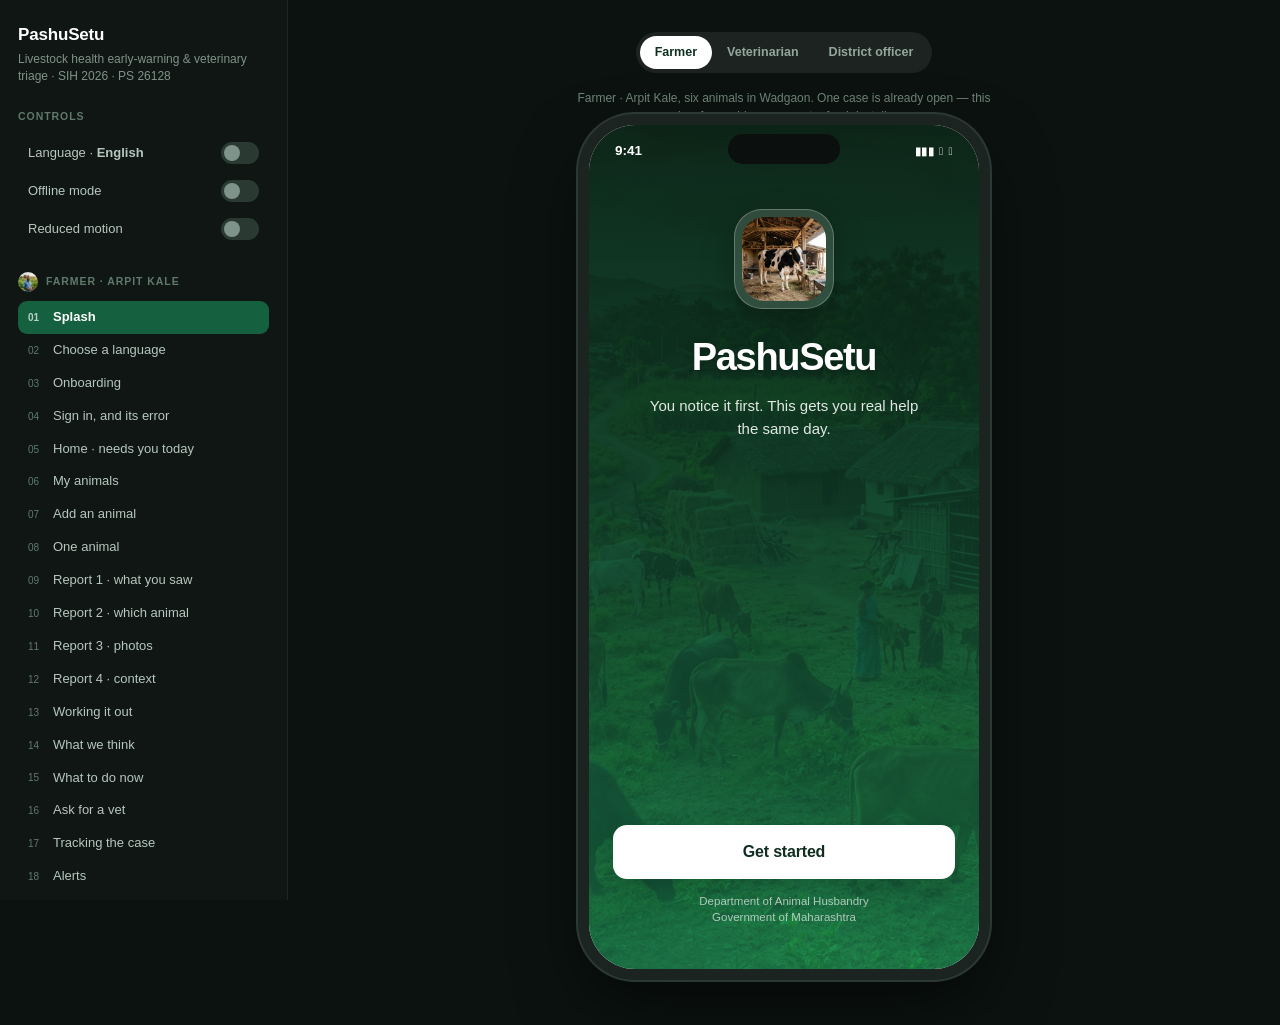
==== commit 78b017ef: "Add mobile responsive support and drawer menu" ====
--- a/prototype/index.html
+++ b/prototype/index.html
@@ -9,16 +9,19 @@
 <meta name="apple-mobile-web-app-status-bar-style" content="black-translucent">
 <meta name="apple-mobile-web-app-title" content="PashuSetu">
 <title>PashuSetu — Interactive Prototype</title>
-<link rel="manifest" href="/manifest.webmanifest">
-<link rel="icon" type="image/png" sizes="192x192" href="/icons/icon-192.png">
-<link rel="apple-touch-icon" href="/icons/icon-192.png">
+<link rel="manifest" href="manifest.webmanifest">
+<link rel="icon" type="image/png" sizes="192x192" href="icons/icon-192.png">
+<link rel="apple-touch-icon" href="icons/icon-192.png">
 <link rel="stylesheet" href="styles.css?v=1787933871">
 </head>
 <body>
 <div class="stage">
 
-  <aside class="panel">
-    <h1>PashuSetu</h1>
+  <aside class="panel" id="panel">
+    <div class="panel-header" style="display:flex;align-items:center;justify-content:space-between">
+      <h1>PashuSetu</h1>
+      <button class="panel-close-btn" id="panel-close" aria-label="Close menu">&times;</button>
+    </div>
     <div class="sub">Livestock health early-warning &amp; veterinary triage · SIH 2026 · PS 26128</div>
 
     <div class="grp">
@@ -29,30 +32,44 @@
     </div>
 
     <div class="grp" id="nav-farmer">
-      <div class="grp-t" style="display:flex;align-items:center;gap:8px"><img src="/images/farmer.png" style="width:20px;height:20px;border-radius:50%;object-fit:cover"> Farmer · Arpit Kale</div>
+      <div class="grp-t" style="display:flex;align-items:center;gap:8px"><img src="images/farmer.png" style="width:20px;height:20px;border-radius:50%;object-fit:cover"> Farmer · Arpit Kale</div>
     </div>
     <div class="grp" id="nav-vet">
-      <div class="grp-t" style="display:flex;align-items:center;gap:8px"><img src="/images/vet.png" style="width:20px;height:20px;border-radius:50%;object-fit:cover"> Veterinarian · Dr. Deshmukh</div>
+      <div class="grp-t" style="display:flex;align-items:center;gap:8px"><img src="images/vet.png" style="width:20px;height:20px;border-radius:50%;object-fit:cover"> Veterinarian · Dr. Deshmukh</div>
     </div>
     <div class="grp" id="nav-officer">
-      <div class="grp-t" style="display:flex;align-items:center;gap:8px"><img src="/images/officer.png" style="width:20px;height:20px;border-radius:50%;object-fit:cover"> District officer · Dr. Kulkarni</div>
+      <div class="grp-t" style="display:flex;align-items:center;gap:8px"><img src="images/officer.png" style="width:20px;height:20px;border-radius:50%;object-fit:cover"> District officer · Dr. Kulkarni</div>
     </div>
     <div class="grp" id="nav-states">
       <div class="grp-t">States &amp; edge cases</div>
     </div>
   </aside>
 
+  <div class="panel-scrim" id="panel-scrim"></div>
+
   <main class="devwrap">
-    <div class="devhead">
+    <div class="mob-bar" id="mob-bar">
+      <button class="mob-menu-btn" id="mob-menu-btn" aria-label="Open menu">
+        <svg width="20" height="20" viewBox="0 0 24 24" fill="none" stroke="currentColor" stroke-width="2" stroke-linecap="round"><path d="M3 12h18M3 6h18M3 18h18"/></svg>
+        <span>Menu</span>
+      </button>
+      <div class="role">
+        <button data-role="farmer" class="on">Farmer</button>
+        <button data-role="vet">Vet</button>
+        <button data-role="officer">Officer</button>
+      </div>
+    </div>
+
+    <div class="devhead desktop-only">
       <div class="role">
         <button data-role="farmer" class="on">Farmer</button>
         <button data-role="vet">Veterinarian</button>
         <button data-role="officer">District officer</button>
       </div>
     </div>
-    <div class="devnote" id="devnote">Tap through the app. Use the left panel to jump to any screen or toggle offline, language and reduced motion.</div>
+    <div class="devnote desktop-only" id="devnote">Tap through the app. Use the left panel to jump to any screen or toggle offline, language and reduced motion.</div>
 
-    <div class="device" style="margin-top:16px">
+    <div class="device" id="device">
       <div class="notch"></div>
       <div class="statusbar" id="sb">
         <span class="tabnum">9:41</span>
--- a/prototype/styles.css
+++ b/prototype/styles.css
@@ -593,12 +593,109 @@
 .rm .screen.in-f,.rm .screen.in-b{animation:fadeOnly 120ms both}
 @keyframes fadeOnly{from{opacity:0}to{opacity:1}}
 
-@media (max-width:1120px){
-  .panel{display:none}
-  .devwrap{padding:20px 12px 40px}
-}
-@media (max-height:900px){
-  .device{transform-origin:top center}
+/* mobile drawer & responsive layout */
+.panel-scrim {
+  position: fixed; inset: 0; background: rgba(0,0,0,.6); backdrop-filter: blur(4px);
+  z-index: 199; opacity: 0; pointer-events: none; transition: opacity var(--m-quick);
+}
+.panel-scrim.show { opacity: 1; pointer-events: auto; }
+
+.panel-close-btn {
+  display: none; width: 30px; height: 30px; border-radius: 50%; background: rgba(255,255,255,.12);
+  color: #fff; border: none; font-size: 18px; align-items: center; justify-content: center;
+  cursor: pointer; transition: background var(--m-instant); flex: none;
+}
+.panel-close-btn:hover { background: rgba(255,255,255,.24); }
+
+.mob-bar {
+  display: none; width: 100%; max-width: 480px; margin: 0 auto 10px;
+  background: rgba(16,22,19,.92); backdrop-filter: blur(12px);
+  border: 1px solid rgba(255,255,255,.1); border-radius: var(--r-full);
+  padding: 5px 8px 5px 12px; align-items: center; justify-content: space-between; gap: 8px; z-index: 100;
+}
+.mob-menu-btn {
+  display: inline-flex; align-items: center; gap: 6px; padding: 5px 10px;
+  border-radius: var(--r-full); background: rgba(255,255,255,.12); color: #fff;
+  font-size: 12.5px; font-weight: 650; border: none; transition: background var(--m-instant);
+}
+.mob-menu-btn:active { background: rgba(255,255,255,.25); transform: scale(.95); }
+
+@media (max-width: 1120px) {
+  .panel {
+    position: fixed; top: 0; left: 0; bottom: 0; z-index: 200; width: 300px; max-width: 85vw;
+    height: 100vh; transform: translateX(-100%); transition: transform var(--m-flow) var(--ease-flow);
+    box-shadow: 10px 0 30px rgba(0,0,0,.6); border-right: 1px solid rgba(255,255,255,.12);
+    display: block !important;
+  }
+  .panel.open { transform: translateX(0); }
+  .panel-close-btn { display: flex; }
+  .devwrap { padding: 12px 10px 24px; min-height: 100vh; }
+  .mob-bar { display: flex; }
+}
+
+@media (max-height: 900px) and (min-width: 769px) {
+  .device { transform-origin: top center; }
+}
+
+@media (max-width: 768px) {
+  html, body { overflow-x: hidden; height: 100%; }
+  .stage { flex-direction: column; min-height: 100dvh; width: 100%; overflow: hidden; }
+  .desktop-only { display: none !important; }
+  
+  .devwrap {
+    padding: 0; width: 100%; min-height: 100dvh; height: 100dvh;
+    display: flex; flex-direction: column; justify-content: flex-start; align-items: center;
+    overflow: hidden;
+  }
+  .mob-bar {
+    border-radius: 0; border-inline: none; border-top: none; margin: 0; width: 100%; max-width: 100%;
+    position: relative; z-index: 101; flex: none; height: 48px; padding: 4px 10px;
+    background: #0B120F; border-bottom: 1px solid rgba(255,255,255,.1);
+  }
+  .mob-bar .role button { padding: 5px 10px; font-size: 11.5px; }
+  
+  .device {
+    width: 100% !important; max-width: 100% !important; height: 100% !important; flex: 1;
+    border-radius: 0 !important; box-shadow: none !important; margin-top: 0 !important;
+    position: relative; overflow: hidden;
+  }
+  .notch { display: none !important; }
+  
+  .statusbar {
+    padding-top: env(safe-area-inset-top, 0px);
+  }
+  .body {
+    padding-top: calc(52px + env(safe-area-inset-top, 0px));
+  }
+  .body.nopad {
+    padding-top: 0;
+  }
+  .body.hasnav {
+    padding-bottom: calc(92px + env(safe-area-inset-bottom, 0px));
+  }
+  .nav {
+    padding-bottom: env(safe-area-inset-bottom, 0px);
+    height: calc(88px + env(safe-area-inset-bottom, 0px));
+  }
+  .footer {
+    padding-bottom: calc(12px + env(safe-area-inset-bottom, 0px));
+  }
+  .sheet {
+    padding-bottom: calc(22px + env(safe-area-inset-bottom, 0px));
+  }
+  .toast {
+    bottom: calc(100px + env(safe-area-inset-bottom, 0px));
+  }
+  .pill {
+    bottom: calc(104px + env(safe-area-inset-bottom, 0px));
+  }
+
+  /* fine-tune mobile spacing */
+  .pad { padding: 0 14px; }
+  .qa { gap: 6px; }
+  .qa button { padding: 12px 2px 9px; }
+  .tiles { gap: 7px; }
+  .tile { min-height: 88px; padding: 10px 4px 8px; }
 }
 
 
